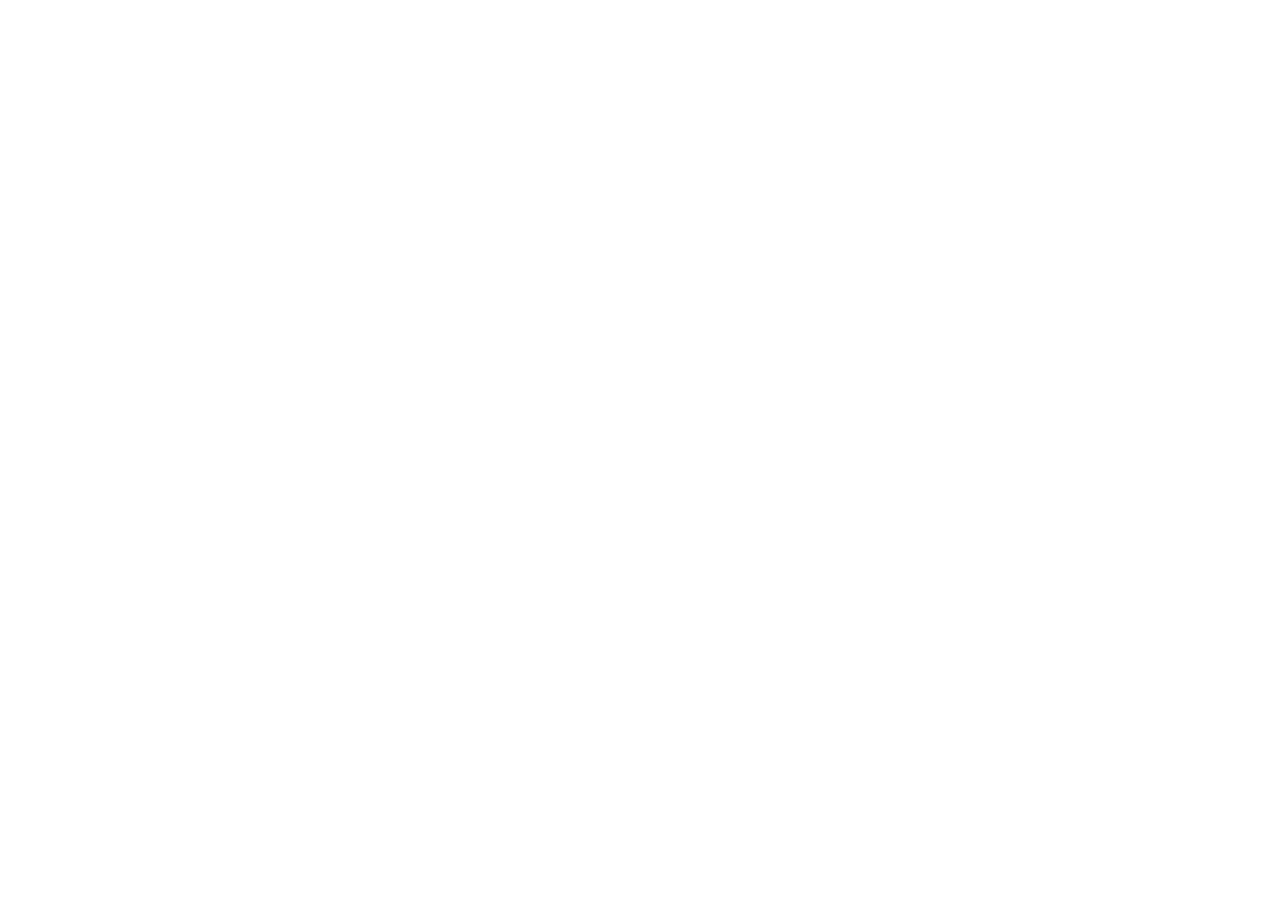
==== extension/popup.html @ fac91e02 "refactor: code review — cross-browser fixes and popup unification - popup.html: remove 130-line inli" ====
<!DOCTYPE html>
<html dir="rtl" lang="ar">
<head>
<meta charset="utf-8">
<link rel="stylesheet" href="popup.css">
</head>
<body class="loading">

<div class="hdr">
  <div class="ico">يـ</div>
  <div><h1>يمين</h1><div class="ver">v1.0.0</div></div>
</div>

<!-- RTL Level -->
<div class="sec">
  <div class="sec-label">مستوى RTL</div>
  <div class="seg" id="mode-seg">
    <label><input type="radio" name="mode" value="off"><span>Off</span></label>
    <label><input type="radio" name="mode" value="auto" checked><span>Auto</span></label>
    <label><input type="radio" name="mode" value="force"><span>Force</span></label>
  </div>
</div>

<!-- Numerals -->
<div class="sec">
  <div class="sec-label">نظام الأرقام</div>
  <div class="cards" id="num-cards">
    <label class="card active" data-val="western">
      <input type="radio" name="numerals" value="western" checked>
      <div class="radio"></div>
      <span class="txt">أرقام عربية: 1, 2, 3</span>
    </label>
    <label class="card" data-val="hindi">
      <input type="radio" name="numerals" value="hindi">
      <div class="radio"></div>
      <span class="txt">أرقام هندية: ١, ٢, ٣</span>
    </label>
  </div>
</div>

<!-- Any Website -->
<div class="sec">
  <div class="sec-label">النطاق</div>
  <div class="toggle-row">
    <div>
      <div class="txt">كل المواقع</div>
      <div class="sub">يعمل على أي موقع، ليس فقط المنصات المدعومة</div>
    </div>
    <label class="switch">
      <input type="checkbox" id="everywhere">
      <span class="slider"></span>
    </label>
  </div>
</div>

<div class="plat">
  <span class="dot" id="p-dot"></span>
  <span class="nm" id="p-name">—</span>
</div>

<div class="ft">يمين · صُنع للقارئ العربي</div>

<script src="popup.js"></script>
</body>
</html>
---- extension/popup.css ----
*{box-sizing:border-box;margin:0;padding:0}

body{
  width:280px;
  font-family:-apple-system,BlinkMacSystemFont,"Segoe UI",system-ui,sans-serif;
  background:#ffffff;
  color:#334155;
  padding:20px;
  direction:rtl;
  -webkit-font-smoothing:antialiased;
}

/* ── Header ── */
.hdr{display:flex;align-items:center;gap:12px;margin-bottom:24px}
.hdr .ico{
  width:36px;height:36px;
  background:#4f46e5;
  border-radius:12px;
  display:flex;align-items:center;justify-content:center;
  font-size:17px;font-weight:700;color:#fff;
  flex-shrink:0;
  box-shadow:0 2px 8px rgba(79,70,229,0.30);
}
.hdr h1{font-size:17px;font-weight:700;color:#1e3a5f}
.hdr .ver{font-size:11px;color:#94a3b8;margin-top:1px}

/* ── Section ── */
.sec{margin-bottom:18px}
.sec-label{
  font-size:10px;color:#94a3b8;
  text-transform:uppercase;letter-spacing:0.5px;
  margin-bottom:8px;font-weight:600;
}

/* ── Segment control ── */
.seg{
  display:flex;
  background:#ffffff;
  border:1px solid #e2e8f0;
  border-radius:12px;
  padding:3px;gap:2px;
}
.seg label{flex:1;text-align:center;cursor:pointer}
.seg input{display:none}
.seg label span{
  display:block;
  font-size:13px;font-weight:500;
  padding:8px 0;
  border-radius:9px;
  color:#94a3b8;
  transition:all 0.15s;
}
.seg label:hover span{color:#334155}
.seg input:checked+span{
  background:#4f46e5;
  color:#fff;
  font-weight:600;
  box-shadow:0 1px 6px rgba(79,70,229,0.25);
}

/* ── Radio cards ── */
.cards{display:flex;flex-direction:column;gap:6px}
.card{
  display:flex;align-items:center;gap:10px;
  padding:11px 14px;
  background:#ffffff;
  border-radius:10px;
  border:1px solid #e2e8f0;
  cursor:pointer;
  transition:all 0.15s;
}
.card:hover{border-color:rgba(79,70,229,0.30)}
.card.active{
  border-color:#4f46e5;
  background:rgba(79,70,229,0.04);
}
.card input{display:none}
.card .radio{
  width:16px;height:16px;
  border:2px solid #cbd5e1;
  border-radius:50%;
  flex-shrink:0;
  display:flex;align-items:center;justify-content:center;
  transition:all 0.15s;
}
.card.active .radio{border-color:#4f46e5}
.card.active .radio::after{
  content:"";
  width:8px;height:8px;
  background:#4f46e5;
  border-radius:50%;
}
.card .txt{font-size:13px;color:#334155}
.card.active .txt{color:#1e3a5f;font-weight:500}

/* ── Toggle row ── */
.toggle-row{
  display:flex;align-items:center;justify-content:space-between;
  padding:12px 14px;
  background:#ffffff;
  border-radius:12px;
  border:1px solid #e2e8f0;
}
.toggle-row .txt{font-size:13px;color:#334155;font-weight:500}
.toggle-row .sub{font-size:10px;color:#94a3b8;margin-top:3px;line-height:1.4}

.switch{position:relative;width:44px;height:24px;flex-shrink:0}
.switch input{opacity:0;width:0;height:0}
.slider{
  position:absolute;inset:0;
  background:#cbd5e1;
  border-radius:12px;
  cursor:pointer;
  transition:background 0.2s;
}
.slider::before{
  content:"";
  position:absolute;
  width:18px;height:18px;
  left:3px;bottom:3px;
  background:#fff;
  border-radius:50%;
  transition:transform 0.2s;
  box-shadow:0 1px 4px rgba(0,0,0,0.18);
}
.switch input:checked+.slider{background:#4f46e5}
.switch input:checked+.slider::before{transform:translateX(20px)}

/* ── Platform indicator ── */
.plat{
  margin-top:4px;
  padding:10px 14px;
  background:#f8fafc;
  border:1px solid #e2e8f0;
  border-radius:12px;
  display:flex;align-items:center;gap:8px;
}
.dot{width:7px;height:7px;border-radius:50%;flex-shrink:0}
.dot.on{background:#22c55e;box-shadow:0 0 0 3px rgba(34,197,94,0.15)}
.dot.off{background:#cbd5e1}
.dot.all{background:#4f46e5;box-shadow:0 0 0 3px rgba(79,70,229,0.15)}
.plat .nm{font-size:11px;color:#64748b;font-weight:500}

/* ── Footer ── */
.ft{margin-top:16px;text-align:center;font-size:10px;color:#94a3b8;letter-spacing:0.3px}

/* ── Loading state: hide until JS applies stored settings ── */
body.loading{visibility:hidden}
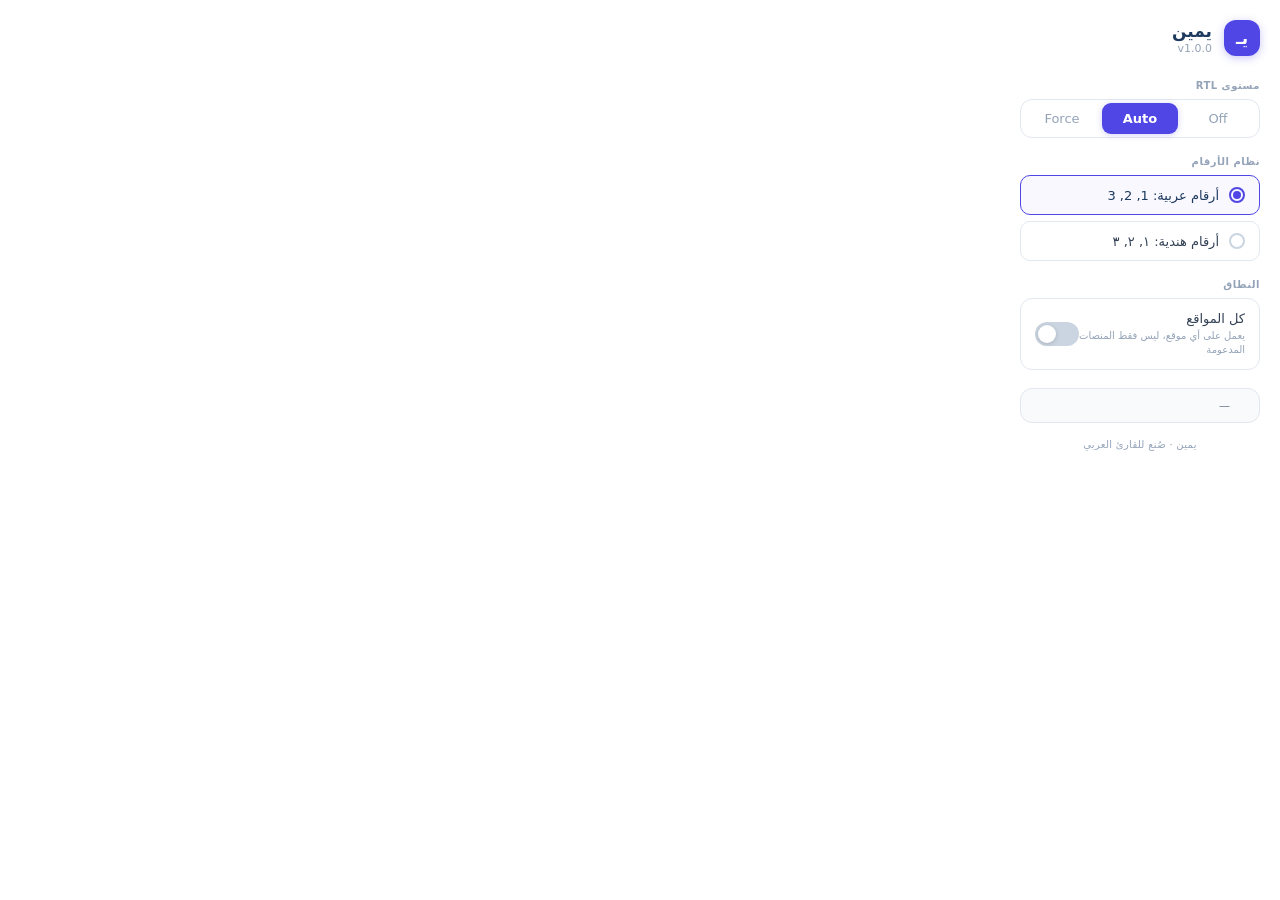
==== commit e5ee79a0: "simplify: Chrome-only 'Any Website', fix Off mode, clean up cross-browser compat Co-Authored-By: Cla" ====
--- a/extension/popup.html
+++ b/extension/popup.html
@@ -2,16 +2,154 @@
 <html dir="rtl" lang="ar">
 <head>
 <meta charset="utf-8">
-<link rel="stylesheet" href="popup.css">
+<style>
+*{box-sizing:border-box;margin:0;padding:0}
+
+body{
+  width:280px;
+  font-family:-apple-system,BlinkMacSystemFont,"Segoe UI",system-ui,sans-serif;
+  background:#ffffff;
+  color:#334155;
+  padding:20px;
+  direction:rtl;
+  -webkit-font-smoothing:antialiased;
+}
+
+.hdr{display:flex;align-items:center;gap:12px;margin-bottom:24px}
+.hdr .ico{
+  width:36px;height:36px;
+  background:#4f46e5;
+  border-radius:12px;
+  display:flex;align-items:center;justify-content:center;
+  font-size:17px;font-weight:700;color:#fff;
+  flex-shrink:0;
+  box-shadow:0 2px 8px rgba(79,70,229,0.30);
+}
+.hdr h1{font-size:17px;font-weight:700;color:#1e3a5f}
+.hdr .ver{font-size:11px;color:#94a3b8;margin-top:1px}
+
+.sec{margin-bottom:18px}
+.sec-label{
+  font-size:10px;color:#94a3b8;
+  text-transform:uppercase;letter-spacing:0.5px;
+  margin-bottom:8px;font-weight:600;
+}
+
+.seg{
+  display:flex;
+  background:#ffffff;
+  border:1px solid #e2e8f0;
+  border-radius:12px;
+  padding:3px;gap:2px;
+}
+.seg label{flex:1;text-align:center;cursor:pointer}
+.seg input{display:none}
+.seg label span{
+  display:block;
+  font-size:13px;font-weight:500;
+  padding:8px 0;
+  border-radius:9px;
+  color:#94a3b8;
+  transition:all 0.15s;
+}
+.seg label:hover span{color:#334155}
+.seg input:checked+span{
+  background:#4f46e5;
+  color:#fff;
+  font-weight:600;
+  box-shadow:0 1px 6px rgba(79,70,229,0.25);
+}
+
+.cards{display:flex;flex-direction:column;gap:6px}
+.card{
+  display:flex;align-items:center;gap:10px;
+  padding:11px 14px;
+  background:#ffffff;
+  border-radius:10px;
+  border:1px solid #e2e8f0;
+  cursor:pointer;
+  transition:all 0.15s;
+}
+.card:hover{border-color:rgba(79,70,229,0.30)}
+.card.active{
+  border-color:#4f46e5;
+  background:rgba(79,70,229,0.04);
+}
+.card input{display:none}
+.card .radio{
+  width:16px;height:16px;
+  border:2px solid #cbd5e1;
+  border-radius:50%;
+  flex-shrink:0;
+  display:flex;align-items:center;justify-content:center;
+  transition:all 0.15s;
+}
+.card.active .radio{border-color:#4f46e5}
+.card.active .radio::after{
+  content:"";
+  width:8px;height:8px;
+  background:#4f46e5;
+  border-radius:50%;
+}
+.card .txt{font-size:13px;color:#334155}
+.card.active .txt{color:#1e3a5f;font-weight:500}
+
+.toggle-row{
+  display:flex;align-items:center;justify-content:space-between;
+  padding:12px 14px;
+  background:#ffffff;
+  border-radius:12px;
+  border:1px solid #e2e8f0;
+}
+.toggle-row .txt{font-size:13px;color:#334155;font-weight:500}
+.toggle-row .sub{font-size:10px;color:#94a3b8;margin-top:3px;line-height:1.4}
+
+.switch{position:relative;width:44px;height:24px;flex-shrink:0}
+.switch input{opacity:0;width:0;height:0}
+.slider{
+  position:absolute;inset:0;
+  background:#cbd5e1;
+  border-radius:12px;
+  cursor:pointer;
+  transition:background 0.2s;
+}
+.slider::before{
+  content:"";
+  position:absolute;
+  width:18px;height:18px;
+  left:3px;bottom:3px;
+  background:#fff;
+  border-radius:50%;
+  transition:transform 0.2s;
+  box-shadow:0 1px 4px rgba(0,0,0,0.18);
+}
+.switch input:checked+.slider{background:#4f46e5}
+.switch input:checked+.slider::before{transform:translateX(20px)}
+
+.plat{
+  margin-top:4px;
+  padding:10px 14px;
+  background:#f8fafc;
+  border:1px solid #e2e8f0;
+  border-radius:12px;
+  display:flex;align-items:center;gap:8px;
+}
+.dot{width:7px;height:7px;border-radius:50%;flex-shrink:0}
+.dot.on{background:#22c55e;box-shadow:0 0 0 3px rgba(34,197,94,0.15)}
+.dot.off{background:#cbd5e1}
+.dot.all{background:#4f46e5;box-shadow:0 0 0 3px rgba(79,70,229,0.15)}
+.plat .nm{font-size:11px;color:#64748b;font-weight:500}
+
+.ft{margin-top:16px;text-align:center;font-size:10px;color:#94a3b8;letter-spacing:0.3px}
+</style>
 </head>
-<body class="loading">
+<body>
 
 <div class="hdr">
   <div class="ico">يـ</div>
   <div><h1>يمين</h1><div class="ver">v1.0.0</div></div>
 </div>
 
-<!-- RTL Level -->
 <div class="sec">
   <div class="sec-label">مستوى RTL</div>
   <div class="seg" id="mode-seg">
@@ -21,7 +159,6 @@
   </div>
 </div>
 
-<!-- Numerals -->
 <div class="sec">
   <div class="sec-label">نظام الأرقام</div>
   <div class="cards" id="num-cards">
@@ -38,8 +175,7 @@
   </div>
 </div>
 
-<!-- Any Website -->
-<div class="sec">
+<div class="sec" id="everywhere-sec">
   <div class="sec-label">النطاق</div>
   <div class="toggle-row">
     <div>
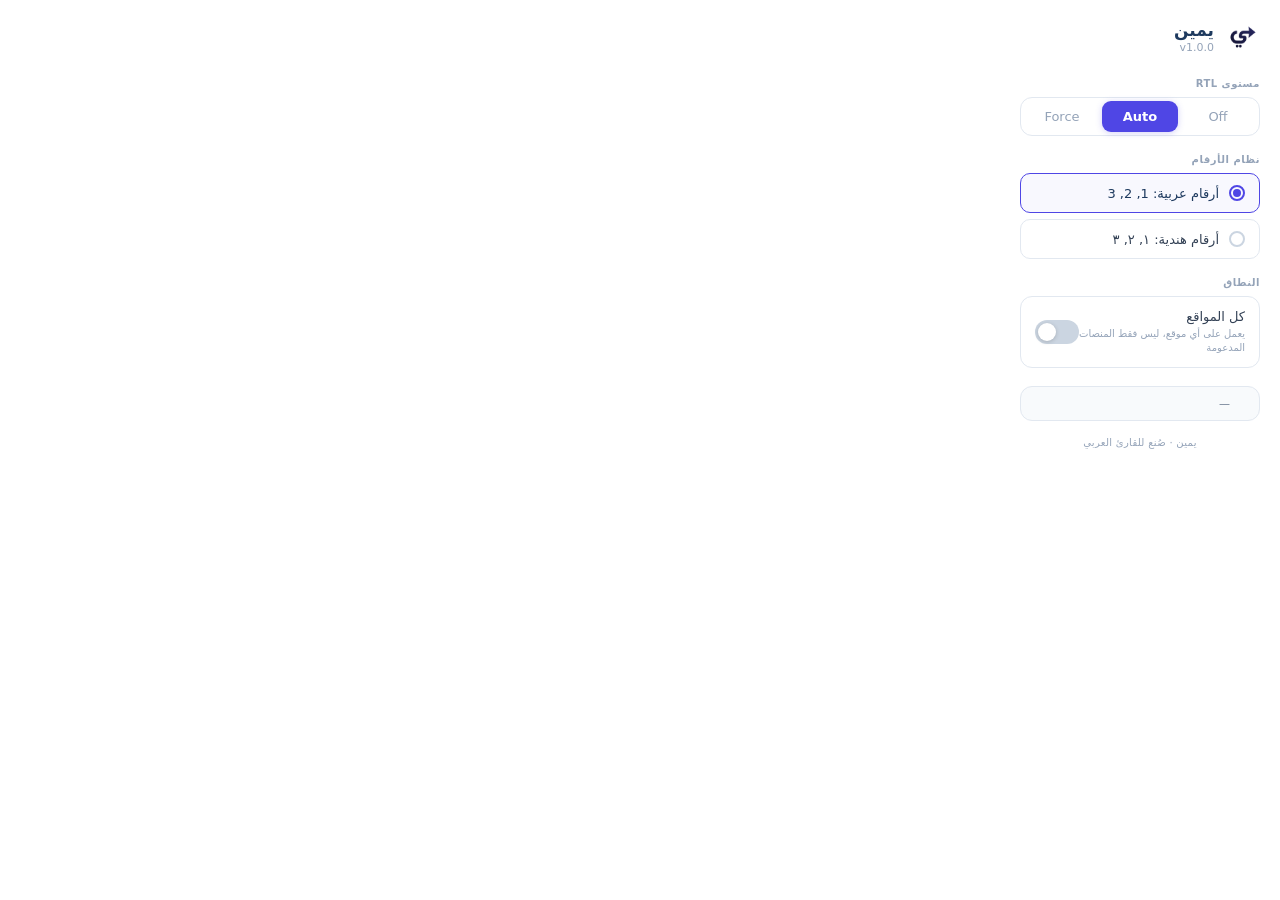
==== commit a271ec3b: "brand: new logo across extension and site Co-Authored-By: Claude Sonnet 4.6 <noreply@anthropic.com>" ====
--- a/extension/popup.html
+++ b/extension/popup.html
@@ -16,15 +16,6 @@
 }
 
 .hdr{display:flex;align-items:center;gap:12px;margin-bottom:24px}
-.hdr .ico{
-  width:36px;height:36px;
-  background:#4f46e5;
-  border-radius:12px;
-  display:flex;align-items:center;justify-content:center;
-  font-size:17px;font-weight:700;color:#fff;
-  flex-shrink:0;
-  box-shadow:0 2px 8px rgba(79,70,229,0.30);
-}
 .hdr h1{font-size:17px;font-weight:700;color:#1e3a5f}
 .hdr .ver{font-size:11px;color:#94a3b8;margin-top:1px}
 
@@ -146,7 +137,7 @@
 <body>
 
 <div class="hdr">
-  <div class="ico">يـ</div>
+  <img src="icons/icon48.png" width="34" height="34" style="border-radius:8px;flex-shrink:0">
   <div><h1>يمين</h1><div class="ver">v1.0.0</div></div>
 </div>
 
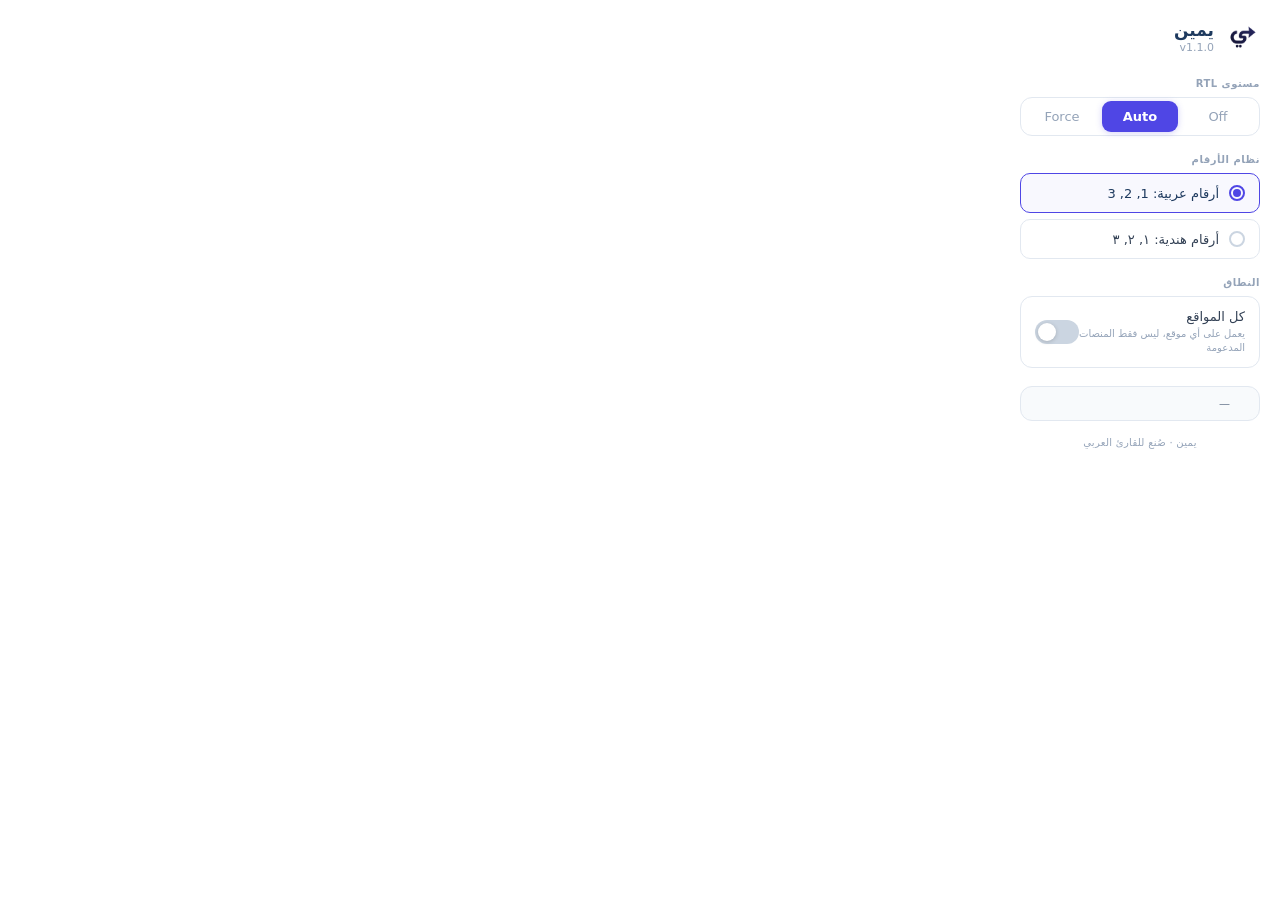
==== commit ea55c301: "v1.1.0: light demo, privacy page, browser logos, version bump - Bump version to 1.1.0 across all man" ====
--- a/extension/popup.html
+++ b/extension/popup.html
@@ -98,7 +98,7 @@
 .switch{position:relative;width:44px;height:24px;flex-shrink:0}
 .switch input{opacity:0;width:0;height:0}
 .slider{
-  position:absolute;inset:0;
+  position:absolute;top:0;right:0;bottom:0;left:0;
   background:#cbd5e1;
   border-radius:12px;
   cursor:pointer;
@@ -138,7 +138,7 @@
 
 <div class="hdr">
   <img src="icons/icon48.png" width="34" height="34" style="border-radius:8px;flex-shrink:0">
-  <div><h1>يمين</h1><div class="ver">v1.0.0</div></div>
+  <div><h1>يمين</h1><div class="ver">v1.1.0</div></div>
 </div>
 
 <div class="sec">
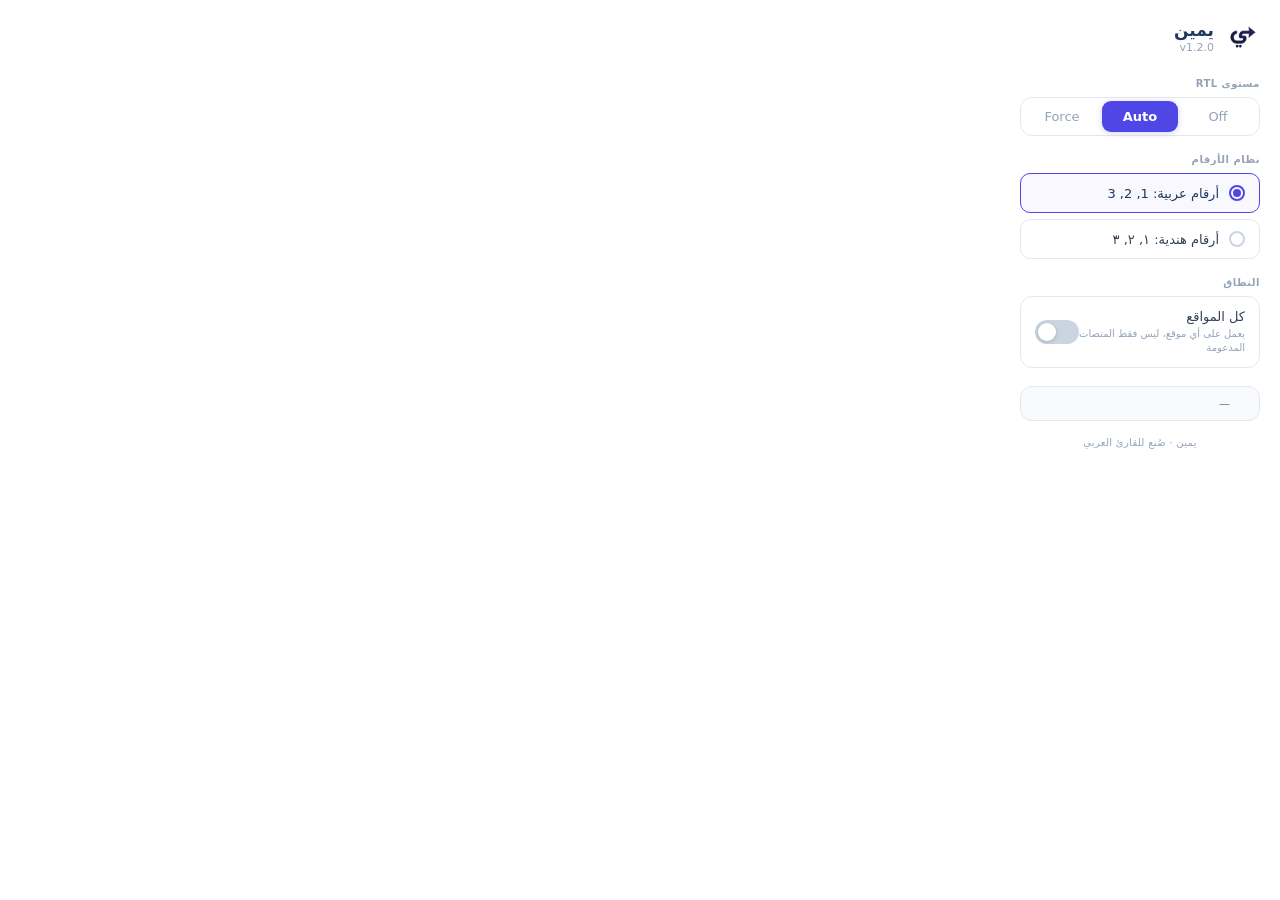
==== commit b9fbcc9b: "feat: v1.2.0 — fix Off teardown, real numeral conversion, Any Website cleanup - Off mode now tracks " ====
--- a/extension/popup.html
+++ b/extension/popup.html
@@ -138,7 +138,7 @@
 
 <div class="hdr">
   <img src="icons/icon48.png" width="34" height="34" style="border-radius:8px;flex-shrink:0">
-  <div><h1>يمين</h1><div class="ver">v1.1.0</div></div>
+  <div><h1>يمين</h1><div class="ver">v1.2.0</div></div>
 </div>
 
 <div class="sec">
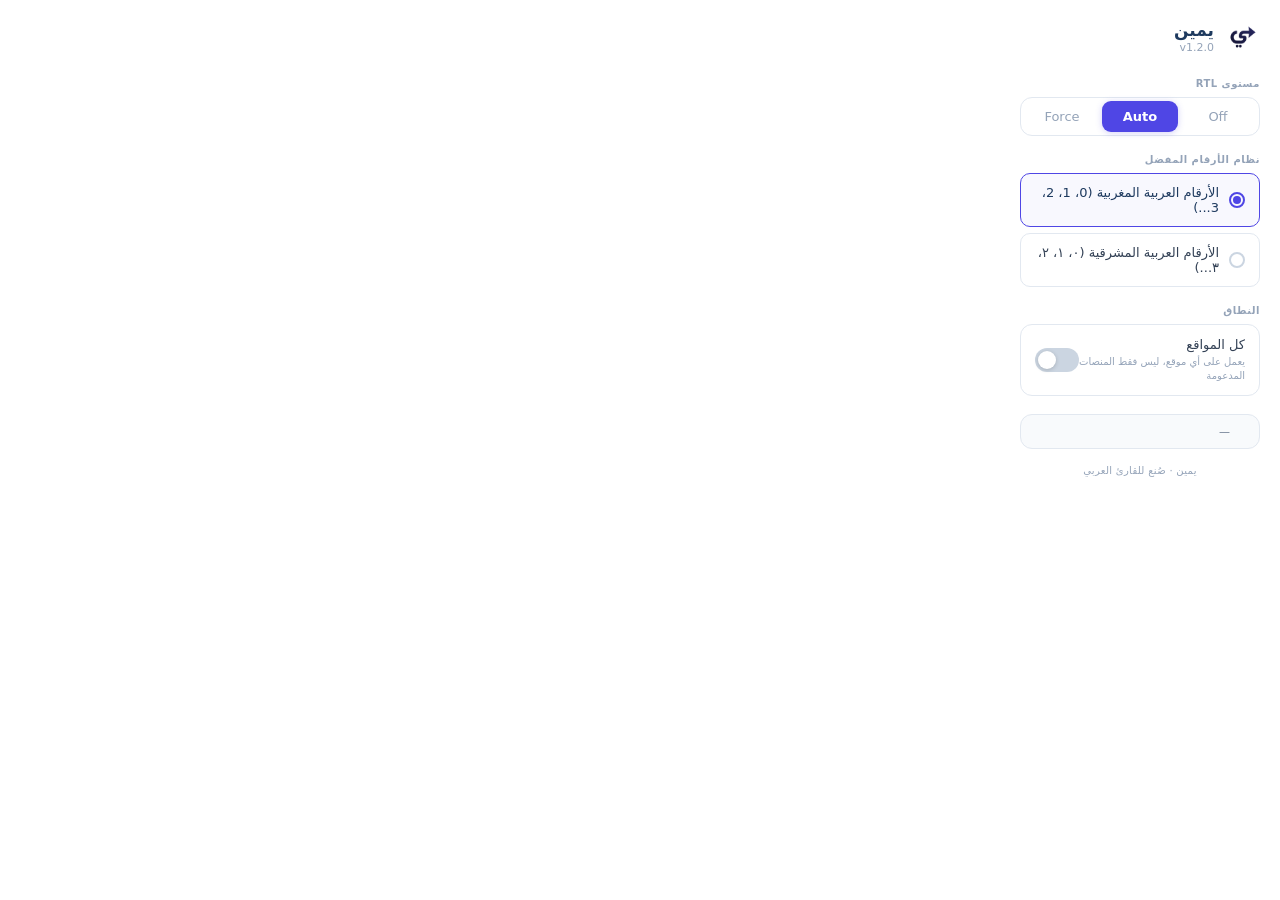
==== commit ac35241d: "popup: rename numeral labels to Mashreqi/Maghrebi Replaces "أرقام عربية" / "أرقام هندية" with lingui" ====
--- a/extension/popup.html
+++ b/extension/popup.html
@@ -132,6 +132,13 @@
 .plat .nm{font-size:11px;color:#64748b;font-weight:500}
 
 .ft{margin-top:16px;text-align:center;font-size:10px;color:#94a3b8;letter-spacing:0.3px}
+
+.everywhere-status{
+  margin-top:6px;font-size:11px;color:#64748b;line-height:1.4;
+  padding:6px 10px;border-radius:8px;
+  background:#f8fafc;border:1px solid #e2e8f0;
+}
+.everywhere-status.error{color:#dc2626;background:#fef2f2;border-color:#fecaca}
 </style>
 </head>
 <body>
@@ -151,17 +158,17 @@
 </div>
 
 <div class="sec">
-  <div class="sec-label">نظام الأرقام</div>
+  <div class="sec-label">نظام الأرقام المفضل</div>
   <div class="cards" id="num-cards">
     <label class="card active" data-val="western">
       <input type="radio" name="numerals" value="western" checked>
       <div class="radio"></div>
-      <span class="txt">أرقام عربية: 1, 2, 3</span>
+      <span class="txt">الأرقام العربية المغربية (0، 1، 2، 3...)</span>
     </label>
     <label class="card" data-val="hindi">
       <input type="radio" name="numerals" value="hindi">
       <div class="radio"></div>
-      <span class="txt">أرقام هندية: ١, ٢, ٣</span>
+      <span class="txt">الأرقام العربية المشرقية (٠، ١، ٢، ٣...)</span>
     </label>
   </div>
 </div>
@@ -178,6 +185,7 @@
       <span class="slider"></span>
     </label>
   </div>
+  <div id="everywhere-status" class="everywhere-status" hidden></div>
 </div>
 
 <div class="plat">
